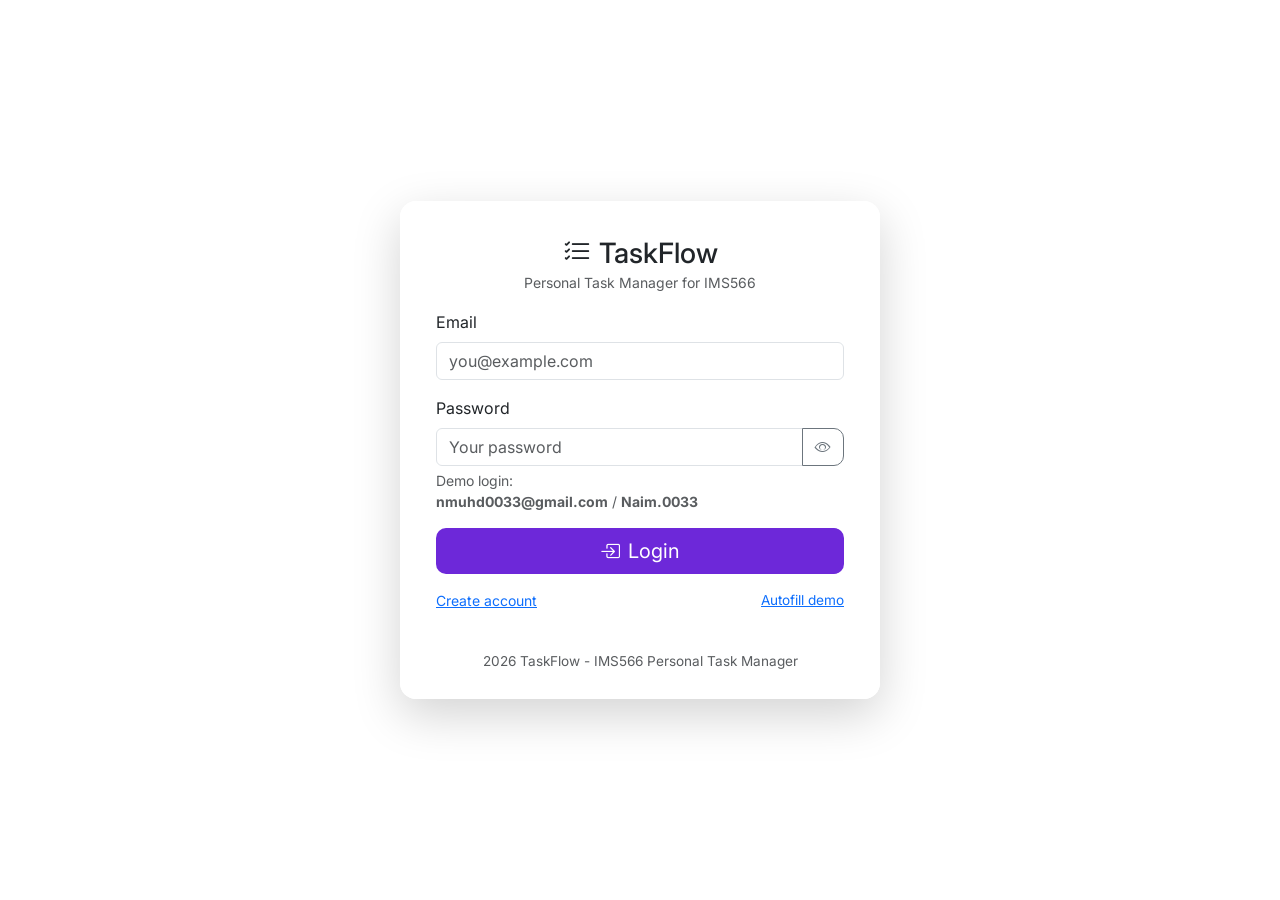
==== login.html @ 400579d4 "Add files via upload" ====
<!doctype html>
<html lang="en">
<head>
  <meta charset="utf-8">
  <meta name="viewport" content="width=device-width, initial-scale=1">
  <title>TaskFlow - Personal Task Manager</title>

  <!-- Bootstrap, Icons, AOS -->
  <link href="https://cdn.jsdelivr.net/npm/bootstrap@5.3.2/dist/css/bootstrap.min.css" rel="stylesheet">
  <link href="https://cdn.jsdelivr.net/npm/bootstrap-icons@1.11.1/font/bootstrap-icons.css" rel="stylesheet">
  <link href="https://unpkg.com/aos@2.3.1/dist/aos.css" rel="stylesheet">
  <link href="https://fonts.googleapis.com/css2?family=Inter:wght@300;400;500;600;700&display=swap" rel="stylesheet">


  <!-- App styles -->
  <link rel="stylesheet" href="styles.css">
</head>
<body class="auth-bg">
  <main class="auth-center">
    <div class="card auth-card shadow-lg" data-aos="zoom-in">
      <div class="card-body p-4">
        <div class="text-center mb-3">
          <h3 class="mb-0">
            <i class="bi bi-list-check me-2"></i>TaskFlow
          </h3>
          <small class="text-muted">Personal Task Manager for IMS566</small>
        </div>

        <form id="loginForm" novalidate>
          <div class="mb-3">
            <label for="email" class="form-label">Email</label>
            <input id="email" type="email" class="form-control" placeholder="you@example.com" required>
            <div class="invalid-feedback">Enter a valid email.</div>
          </div>

          <div class="mb-3">
            <label for="password" class="form-label">Password</label>
            <div class="input-group">
              <input id="password" type="password" class="form-control" placeholder="Your password" required>
              <button id="togglePw" class="btn btn-outline-secondary" type="button" title="Show / hide">
                <i class="bi bi-eye"></i>
              </button>
            </div>
            <div class="form-text">
              Demo login:<br>
              <strong>nmuhd0033@gmail.com</strong> / <strong>Naim.0033</strong>
            </div>
          </div>

          <div id="loginAlert" class="alert alert-danger d-none" role="alert"></div>

          <div class="d-grid mt-3">
            <button class="btn btn-primary btn-lg" type="submit">
              <i class="bi bi-box-arrow-in-right me-2"></i>Login
            </button>
          </div>

          <div class="d-flex justify-content-between align-items-center mt-3">
            <small>
              <a href="register.html">Create account</a>
            </small>
            <a href="#" id="demoFill" class="small">Autofill demo</a>
          </div>
        </form>
      </div>

      <footer class="auth-footer text-center small text-muted mt-3 pb-3">
        <span id="year"></span> TaskFlow - IMS566 Personal Task Manager
      </footer>
    </div>
  </main>

  <!-- Scripts -->
  <script src="https://cdn.jsdelivr.net/npm/bootstrap@5.3.2/dist/js/bootstrap.bundle.min.js"></script>
  <script src="https://unpkg.com/aos@2.3.1/dist/aos.js"></script>
  <script>
    AOS.init();
  </script>

  <script src="script.js"></script>
  <script>
    // Footer year
    document.getElementById('year').textContent = new Date().getFullYear();

    // Fixed demo user
    const DEMOUSER = {
      email: 'nmuhd0033@gmail.com',
      password: 'Naim.0033',
      name: 'Muhammad Naim Sazali'
    };

    // Toggle password visibility
    document.getElementById('togglePw').addEventListener('click', function (event) {
      const pw = document.getElementById('password');
      const icon = event.currentTarget.querySelector('i');
      if (pw.type === 'password') {
        pw.type = 'text';
        icon.className = 'bi bi-eye-slash';
      } else {
        pw.type = 'password';
        icon.className = 'bi bi-eye';
      }
    });

    // Autofill demo credentials
    document.getElementById('demoFill').addEventListener('click', function (e) {
      e.preventDefault();
      document.getElementById('email').value = DEMOUSER.email;
      document.getElementById('password').value = DEMOUSER.password;
    });

    // Login submit handler
    document.getElementById('loginForm').addEventListener('submit', function (e) {
      e.preventDefault();
      const emailInput = document.getElementById('email').value.trim();
      const email = emailInput.toLowerCase();
      const pw = document.getElementById('password').value;

      const alertBox = document.getElementById('loginAlert');
      alertBox.classList.add('d-none');

      // Registered demo account from register.html
      const reg = JSON.parse(localStorage.getItem('tm_demoaccount') || 'null');

      let valid = false;
      let name = '';

      if (reg && reg.email && reg.password &&
          email === reg.email.toLowerCase() && pw === reg.password) {
        valid = true;
        name = reg.name || reg.email;
      } else if (email === DEMOUSER.email.toLowerCase() && pw === DEMOUSER.password) {
        valid = true;
        name = DEMOUSER.name;
      }

      if (valid) {
        const isDemoFixed =
          (email === DEMOUSER.email.toLowerCase() && pw === DEMOUSER.password);

        // Clear previous data
        localStorage.removeItem('tm_tasks');
        localStorage.removeItem('tm_projects');

        if (isDemoFixed) {
          // Fixed demo: preload sample tasks/projects
          initDemoData();
        }
        // For registered users: tasks/projects stay empty

        // Session user (for header and profile linkage)
        localStorage.setItem('tm_user', JSON.stringify({ email: emailInput, name }));

        window.location.href = 'dashboard.html';
      } else {
        alertBox.textContent =
          'Invalid login. Use the demo credentials or register a demo account.';
        alertBox.classList.remove('d-none');
      }
    });
  </script>
</body>
</html>
---- styles.css ----
/* ---------- Base & layout ---------- */

:root{
  --accent: #6d28d9;            /* purple-ish primary */
  --muted: #6b7280;
  --card: rgba(255,255,255,0.95);
  --glass: rgba(255,255,255,0.6);
  --text-main: #111827;
  --text-muted: #6b7280;
}

*{box-sizing:border-box}

html,body{height:100%}

body{
  margin:0;
  font-family: "Inter", system-ui, -apple-system, "Segoe UI", Roboto, Helvetica, Arial;
  background: linear-gradient(135deg,#ede9fe 0%, #e0f2fe 100%);
  -webkit-font-smoothing:antialiased;
  -moz-osx-font-smoothing:grayscale;
  color:var(--text-main);
}

/* Dark mode */
:root.dark-mode {
  --card: rgba(15,23,42,0.95);
  --glass: rgba(15,23,42,0.8);
  --text-main: #e5e7eb;
  --text-muted: #9ca3af;
  background: radial-gradient(circle at top, #020617 0%, #030712 60%, #020617 100%);
  color:var(--text-main);
}

.dark-mode body { background: none; }
.dark-mode .card { background: var(--card); color: var(--text-main); }
.dark-mode .sidebar { background: #111827; color:var(--text-main); }
.dark-mode .topbar { background: rgba(15,23,42,0.95); }
.dark-mode .sidebar a { color: #e5e7eb; }
.dark-mode .sidebar a.active { background: rgba(148,163,184,0.3); }
.dark-mode .sidebar a:hover { background: rgba(148,163,184,0.2); }
.dark-mode .navbar,
.dark-mode .navbar .nav-link,
.dark-mode .navbar-brand { color: var(--text-main) !important; }
.dark-mode .table { color: var(--text-main); }
.dark-mode .table tbody tr:hover { background: rgba(148,163,184,0.15); }

/* ---------- Sidebar ---------- */

.sidebar{
  width:250px;
  background:var(--accent);
  color:white;
  position:fixed;
  top:0; left:0; bottom:0;
  padding:22px;
  display:flex; flex-direction:column;
}

.sidebar .sidebar-brand h4{ color:#fff; }

.sidebar nav{ margin-top:6px; }

.sidebar a{
  color:rgba(255,255,255,0.9);
  display:block;
  padding:10px 8px;
  border-radius:8px;
  text-decoration:none;
  margin-bottom:6px;
}

.sidebar a:hover{
  background: rgba(255,255,255,0.06);
  transform:translateX(6px);
  transition:all .18s;
}

.sidebar a.active{
  background: rgba(255,255,255,0.16);
  font-weight:600;
}

.sidebar-footer{ margin-top:auto; }

/* ---------- Topbar (mobile) ---------- */

.topbar{
  position:sticky;
  top:0;
  z-index:50;
}

/* ---------- Content ---------- */

.content{
  margin-left:270px;
  padding:28px;
  min-height:100vh;
}

@media (max-width:991px){
  .content{ margin-left:0; padding:16px }
  .sidebar{ display:none }
}

/* ---------- Cards ---------- */

.card{
  background:var(--card);
  border:none;
  border-radius:14px;
  padding:12px;
  box-shadow: 0 6px 20px rgba(13,30,64,0.08);
  transition: transform .18s ease, box-shadow .18s ease;
}

.card:hover{
  transform: translateY(-4px);
  box-shadow: 0 14px 40px rgba(13,30,64,0.12);
}

/* ---------- Auth pages (login/register) ---------- */

.auth-bg{
  background-image: url('https://images.unsplash.com/photo-1519741497674-611481863552?w=1600&q=80&auto=format&fit=crop');
  background-size:cover;
  background-position:center;
  min-height:100vh;
  display:flex;
  align-items:center;
  justify-content:center;
}

.auth-center{
  width:100%;
  padding:28px;
  display:flex;
  flex-direction:column;
  align-items:center;
}

.auth-card{
  width:100%;
  max-width:480px;
  border-radius:16px;
  background: rgba(255,255,255,0.88);
  backdrop-filter: blur(8px);
}

.auth-footer{
  color:rgba(17,24,39,0.7);
}

/* ---------- avatars ---------- */

.avatar-sm{
  width:44px;
  height:44px;
  object-fit:cover;
}

.avatar-lg{
  width:130px;
  height:130px;
  object-fit:cover;
}

/* ---------- tables ---------- */

.table thead th{ border-bottom:0; }

.table tbody tr:hover{
  background: rgba(109,40,217,0.06);
  transform: translateX(0);
}

/* ---------- buttons ---------- */

.btn{ border-radius:10px; }

.btn-primary{
  background:var(--accent);
  border:none;
}

.btn-primary:hover{
  background:#5b21b6;
}

.btn-success{
  background:#22c55e;
  border:none;
}

/* ---------- Utilities ---------- */

.small{ font-size:.85rem; }

.display-6{ font-size:1.8rem; }

/* footer */

.footer-bar{ padding:18px 0; }

/* responsive tweaks */

@media (max-width:575px){
  .auth-card{ margin:12px; width:100% }
}
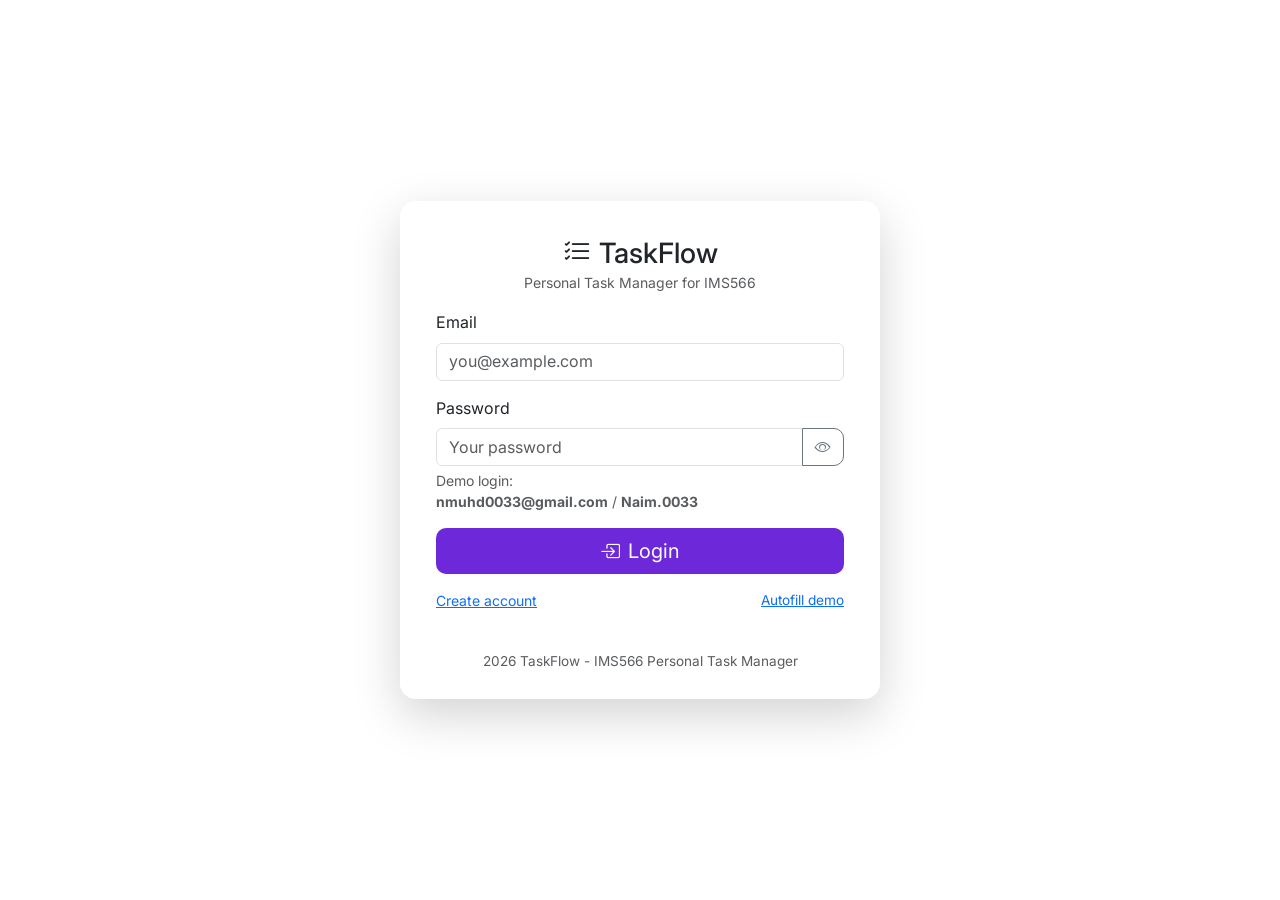
==== commit 93970170: "Update login.html" ====
--- a/login.html
+++ b/login.html
@@ -9,8 +9,9 @@
   <link href="https://cdn.jsdelivr.net/npm/bootstrap@5.3.2/dist/css/bootstrap.min.css" rel="stylesheet">
   <link href="https://cdn.jsdelivr.net/npm/bootstrap-icons@1.11.1/font/bootstrap-icons.css" rel="stylesheet">
   <link href="https://unpkg.com/aos@2.3.1/dist/aos.css" rel="stylesheet">
+
+  <!-- Google Font -->
   <link href="https://fonts.googleapis.com/css2?family=Inter:wght@300;400;500;600;700&display=swap" rel="stylesheet">
-
 
   <!-- App styles -->
   <link rel="stylesheet" href="styles.css">
@@ -138,17 +139,16 @@
         const isDemoFixed =
           (email === DEMOUSER.email.toLowerCase() && pw === DEMOUSER.password);
 
-        // Clear previous data
-        localStorage.removeItem('tm_tasks');
-        localStorage.removeItem('tm_projects');
-
         if (isDemoFixed) {
-          // Fixed demo: preload sample tasks/projects
+          // Only for fixed demo: reset and preload sample data
+          localStorage.removeItem('tm_tasks');
+          localStorage.removeItem('tm_projects');
           initDemoData();
         }
-        // For registered users: tasks/projects stay empty
+        // Registered users: do NOT clear tasks/projects here,
+        // so their data persists across logins.
 
-        // Session user (for header and profile linkage)
+        // Save session user (for header/profile)
         localStorage.setItem('tm_user', JSON.stringify({ email: emailInput, name }));
 
         window.location.href = 'dashboard.html';
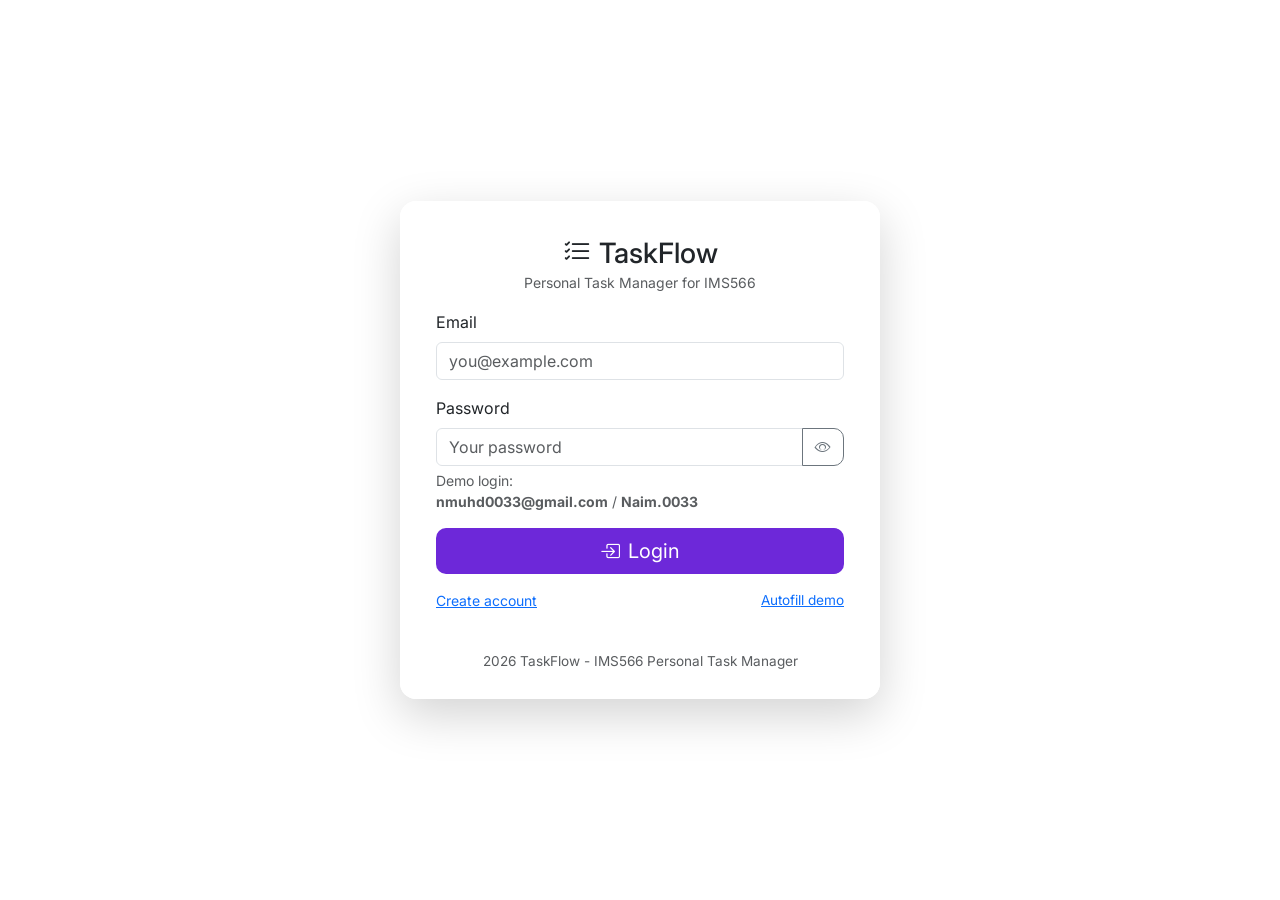
==== commit b3f59645: "Update login.html" ====
--- a/login.html
+++ b/login.html
@@ -139,14 +139,12 @@
         const isDemoFixed =
           (email === DEMOUSER.email.toLowerCase() && pw === DEMOUSER.password);
 
+        // For very first time demo login, ensure demo data exists.
         if (isDemoFixed) {
-          // Only for fixed demo: reset and preload sample data
-          localStorage.removeItem('tm_tasks');
-          localStorage.removeItem('tm_projects');
           initDemoData();
         }
-        // Registered users: do NOT clear tasks/projects here,
-        // so their data persists across logins.
+        // IMPORTANT: we do NOT clear tm_tasks/tm_projects for any account here,
+        // so all tasks/projects stay in localStorage between logins.
 
         // Save session user (for header/profile)
         localStorage.setItem('tm_user', JSON.stringify({ email: emailInput, name }));
